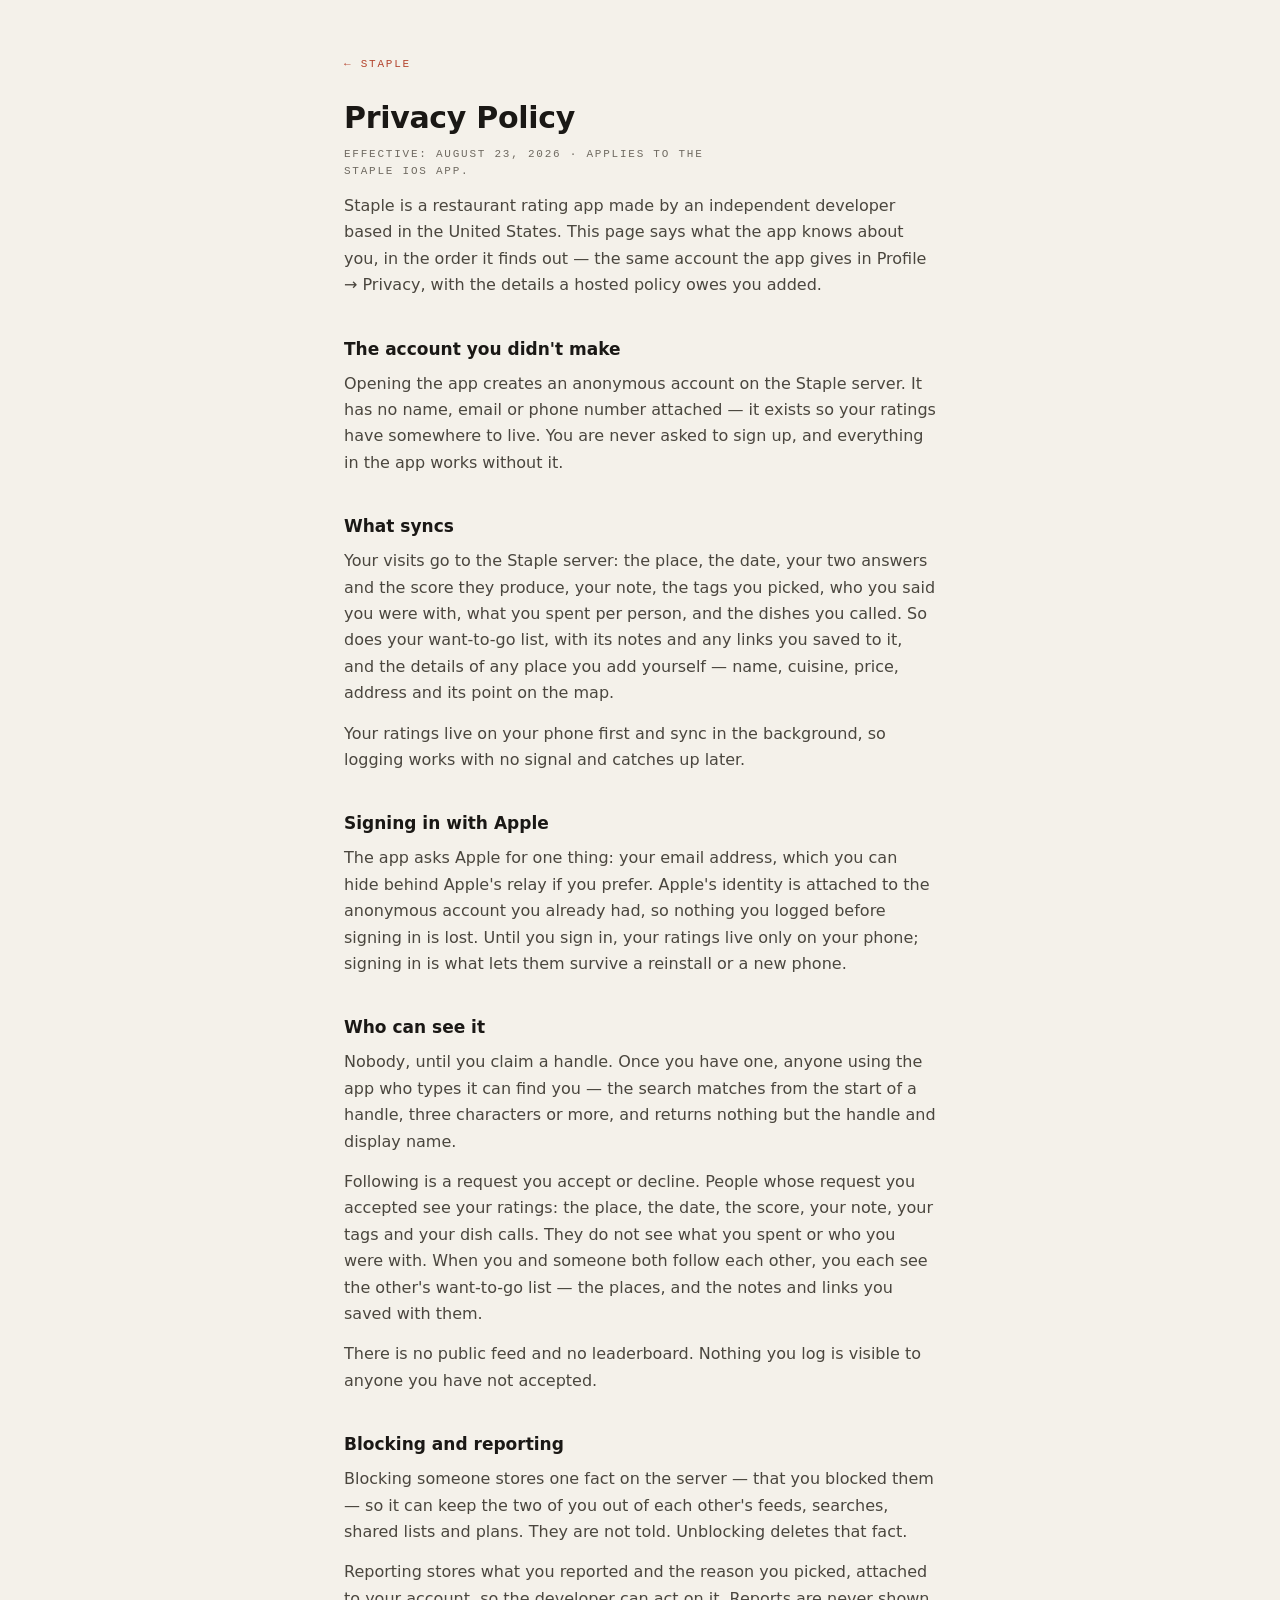
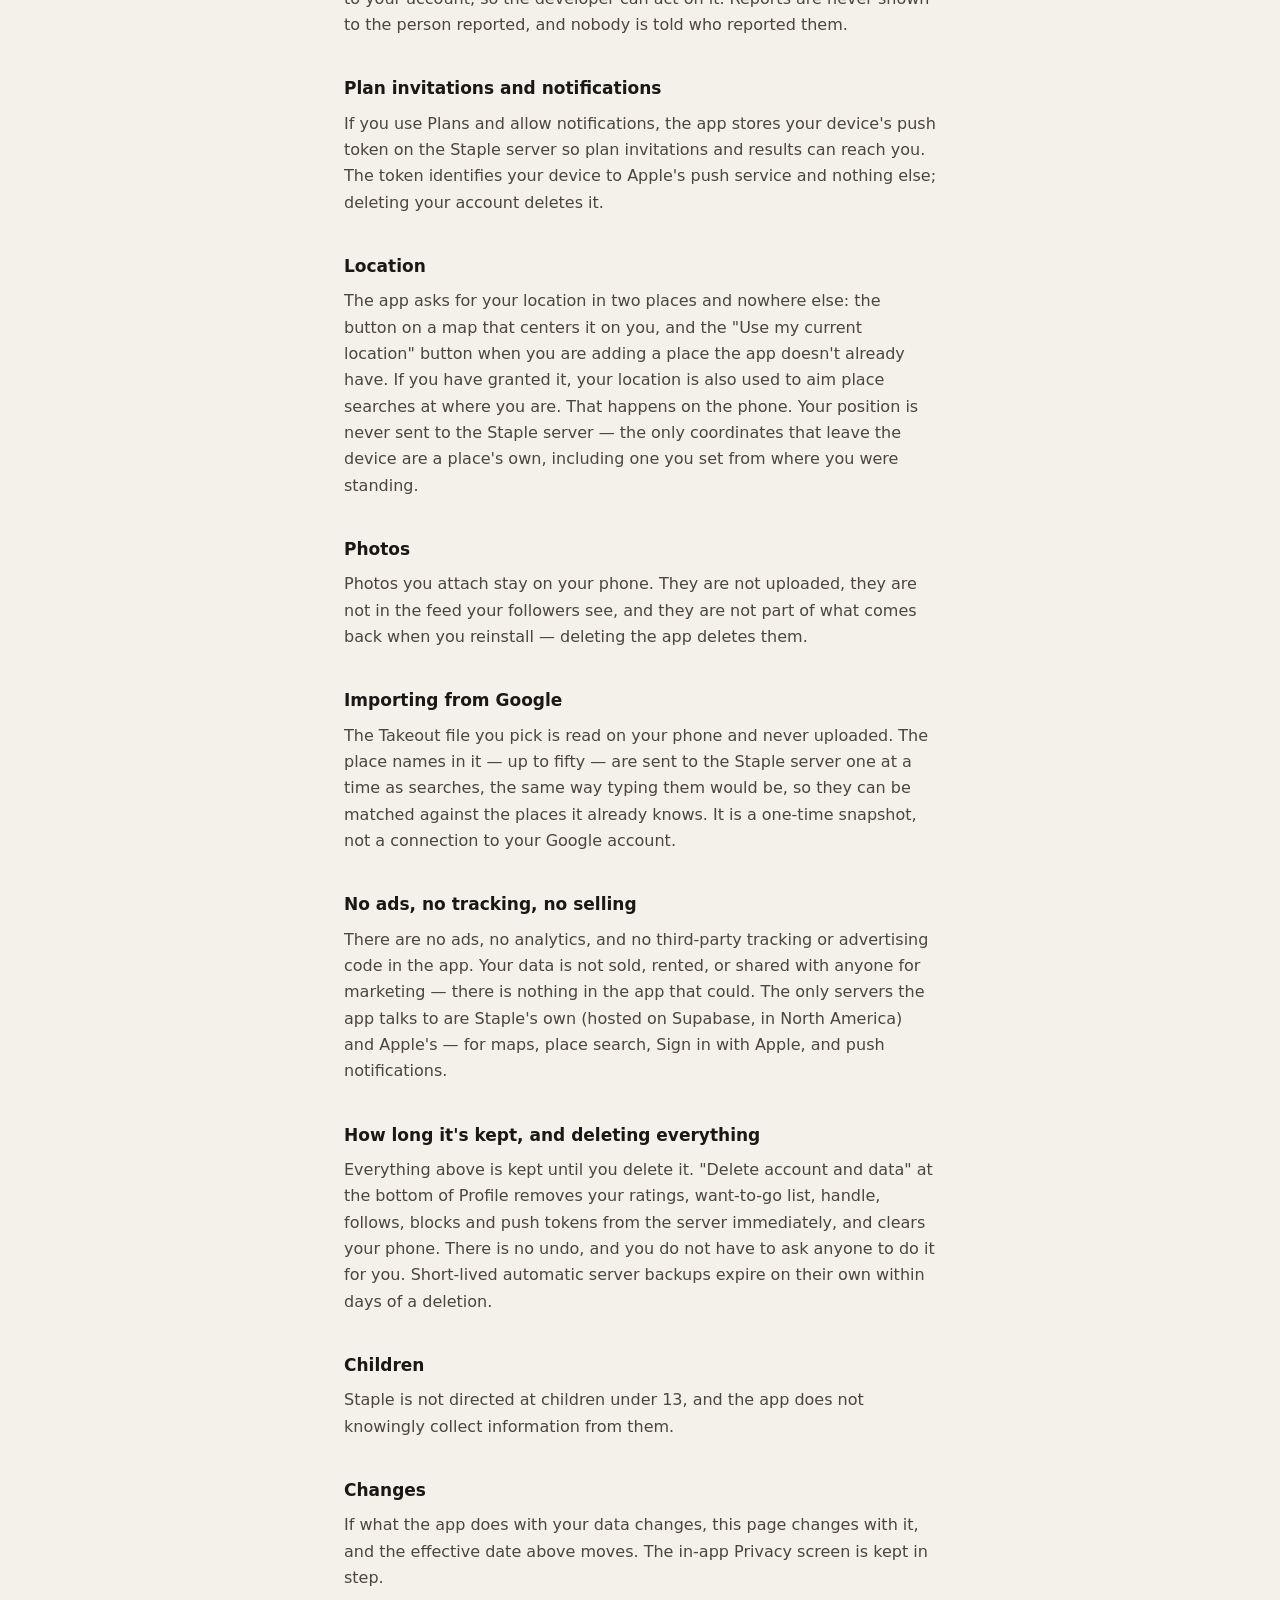
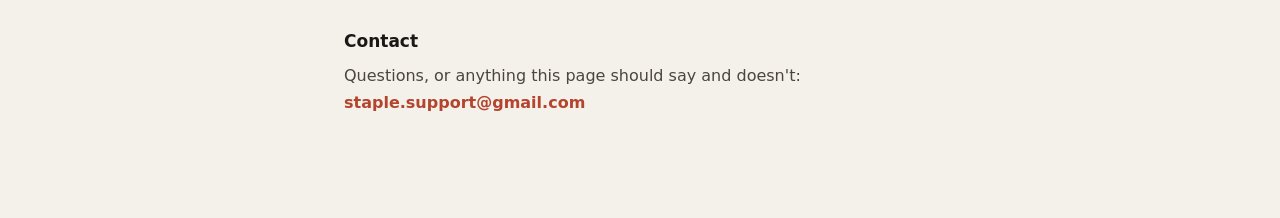
==== privacy.html @ b1ace54a "Staple site: landing + privacy policy" ====
<!doctype html>
<html lang="en">
<head>
<meta charset="utf-8">
<meta name="viewport" content="width=device-width, initial-scale=1">
<title>Staple — Privacy Policy</title>
<link rel="stylesheet" href="style.css">
</head>
<body>
<main>
  <p class="meta"><a href="index.html">← Staple</a></p>
  <h1>Privacy Policy</h1>
<p class="meta">Effective: August 23, 2026 · Applies to the Staple iOS app.</p>
<p>Staple is a restaurant rating app made by an independent developer based in the United States. This page says what the app knows about you, in the order it finds out — the same account the app gives in Profile → Privacy, with the details a hosted policy owes you added.</p>
<h2>The account you didn&#x27;t make</h2>
<p>Opening the app creates an anonymous account on the Staple server. It has no name, email or phone number attached — it exists so your ratings have somewhere to live. You are never asked to sign up, and everything in the app works without it.</p>
<h2>What syncs</h2>
<p>Your visits go to the Staple server: the place, the date, your two answers and the score they produce, your note, the tags you picked, who you said you were with, what you spent per person, and the dishes you called. So does your want-to-go list, with its notes and any links you saved to it, and the details of any place you add yourself — name, cuisine, price, address and its point on the map.</p>
<p>Your ratings live on your phone first and sync in the background, so logging works with no signal and catches up later.</p>
<h2>Signing in with Apple</h2>
<p>The app asks Apple for one thing: your email address, which you can hide behind Apple&#x27;s relay if you prefer. Apple&#x27;s identity is attached to the anonymous account you already had, so nothing you logged before signing in is lost. Until you sign in, your ratings live only on your phone; signing in is what lets them survive a reinstall or a new phone.</p>
<h2>Who can see it</h2>
<p>Nobody, until you claim a handle. Once you have one, anyone using the app who types it can find you — the search matches from the start of a handle, three characters or more, and returns nothing but the handle and display name.</p>
<p>Following is a request you accept or decline. People whose request you accepted see your ratings: the place, the date, the score, your note, your tags and your dish calls. They do not see what you spent or who you were with. When you and someone both follow each other, you each see the other&#x27;s want-to-go list — the places, and the notes and links you saved with them.</p>
<p>There is no public feed and no leaderboard. Nothing you log is visible to anyone you have not accepted.</p>
<h2>Blocking and reporting</h2>
<p>Blocking someone stores one fact on the server — that you blocked them — so it can keep the two of you out of each other&#x27;s feeds, searches, shared lists and plans. They are not told. Unblocking deletes that fact.</p>
<p>Reporting stores what you reported and the reason you picked, attached to your account, so the developer can act on it. Reports are never shown to the person reported, and nobody is told who reported them.</p>
<h2>Plan invitations and notifications</h2>
<p>If you use Plans and allow notifications, the app stores your device&#x27;s push token on the Staple server so plan invitations and results can reach you. The token identifies your device to Apple&#x27;s push service and nothing else; deleting your account deletes it.</p>
<h2>Location</h2>
<p>The app asks for your location in two places and nowhere else: the button on a map that centers it on you, and the &quot;Use my current location&quot; button when you are adding a place the app doesn&#x27;t already have. If you have granted it, your location is also used to aim place searches at where you are. That happens on the phone. Your position is never sent to the Staple server — the only coordinates that leave the device are a place&#x27;s own, including one you set from where you were standing.</p>
<h2>Photos</h2>
<p>Photos you attach stay on your phone. They are not uploaded, they are not in the feed your followers see, and they are not part of what comes back when you reinstall — deleting the app deletes them.</p>
<h2>Importing from Google</h2>
<p>The Takeout file you pick is read on your phone and never uploaded. The place names in it — up to fifty — are sent to the Staple server one at a time as searches, the same way typing them would be, so they can be matched against the places it already knows. It is a one-time snapshot, not a connection to your Google account.</p>
<h2>No ads, no tracking, no selling</h2>
<p>There are no ads, no analytics, and no third-party tracking or advertising code in the app. Your data is not sold, rented, or shared with anyone for marketing — there is nothing in the app that could. The only servers the app talks to are Staple&#x27;s own (hosted on Supabase, in North America) and Apple&#x27;s — for maps, place search, Sign in with Apple, and push notifications.</p>
<h2>How long it&#x27;s kept, and deleting everything</h2>
<p>Everything above is kept until you delete it. &quot;Delete account and data&quot; at the bottom of Profile removes your ratings, want-to-go list, handle, follows, blocks and push tokens from the server immediately, and clears your phone. There is no undo, and you do not have to ask anyone to do it for you. Short-lived automatic server backups expire on their own within days of a deletion.</p>
<h2>Children</h2>
<p>Staple is not directed at children under 13, and the app does not knowingly collect information from them.</p>
<h2>Changes</h2>
<p>If what the app does with your data changes, this page changes with it, and the effective date above moves. The in-app Privacy screen is kept in step.</p>
<h2>Contact</h2>
<p>Questions, or anything this page should say and doesn&#x27;t: <strong><a href="mailto:staple.support@gmail.com">staple.support@gmail.com</a></strong></p>
</main>
</body>
</html>
---- style.css ----
:root { --paper:#F4F1EA; --card:#FDFCF8; --ink:#1A1815; --ink-warm:#332E27;
  --muted:#6F6A61; --secondary:#4A463E; --accent:#B4442E; --rule:rgba(26,24,21,.16); }
@media (prefers-color-scheme: dark) {
  :root { --paper:#141310; --card:#1E1C18; --ink:#F2EEE4; --ink-warm:#F2EEE4;
    --muted:#9A948A; --secondary:#C9C2B4; --accent:#E0765C; --rule:rgba(242,238,228,.14); } }
* { box-sizing:border-box; }
body { margin:0; background:var(--paper); color:var(--secondary);
  font:16px/1.65 -apple-system,BlinkMacSystemFont,"Segoe UI",system-ui,sans-serif; }
main { max-width:640px; margin:0 auto; padding:56px 24px 88px; }
.mark { width:72px; height:auto; display:block; color:var(--ink-warm); }
h1 { color:var(--ink); font-size:30px; letter-spacing:-.01em; margin:20px 0 4px; }
h2 { color:var(--ink); font-size:17px; margin:36px 0 8px; }
p { margin:0 0 14px; max-width:62ch; }
.meta { font:500 11px/1.5 ui-monospace,"SF Mono",Menlo,monospace;
  text-transform:uppercase; letter-spacing:.16em; color:var(--muted); }
a { color:var(--accent); text-decoration:none; }
a:hover { text-decoration:underline; }
hr { border:0; border-top:1px dashed var(--rule); margin:32px 0; }
.tag { color:var(--muted); font-size:18px; margin-top:2px; }
footer { margin-top:56px; padding-top:20px; border-top:1px dashed var(--rule); }
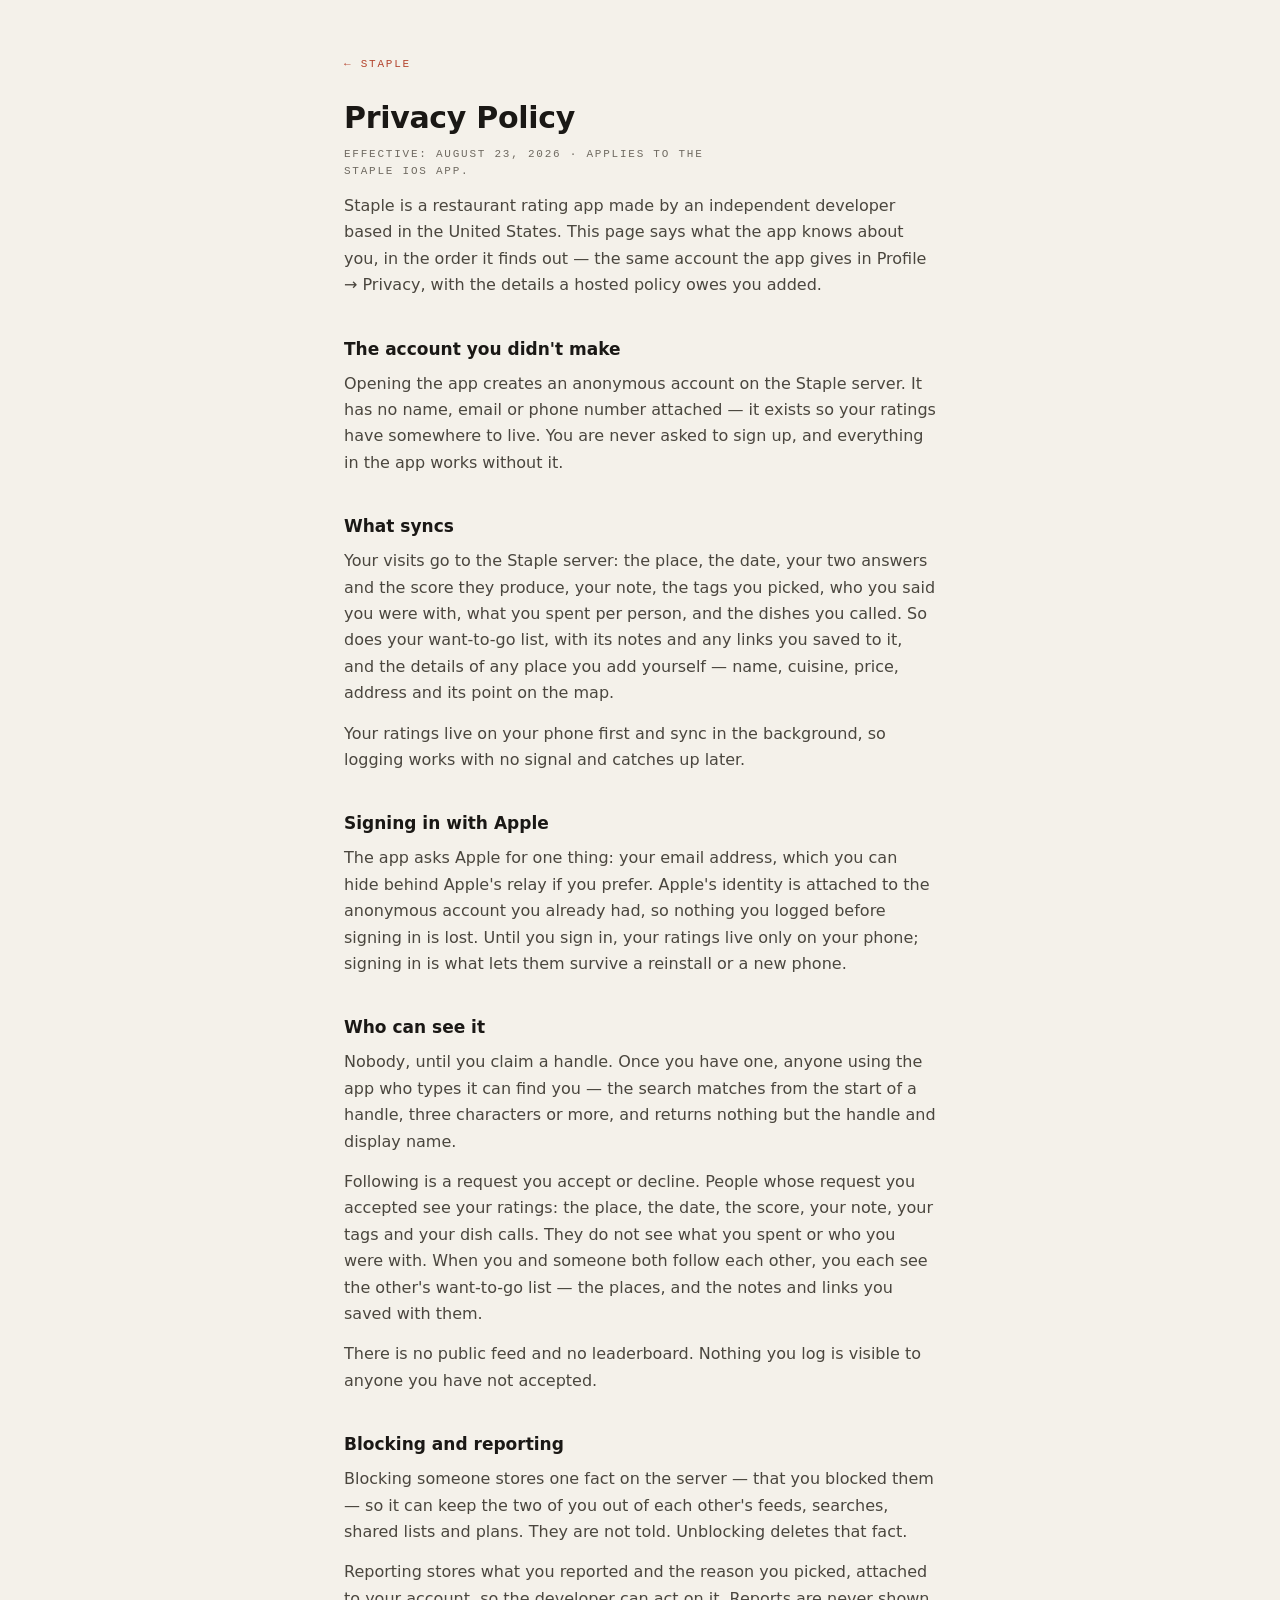
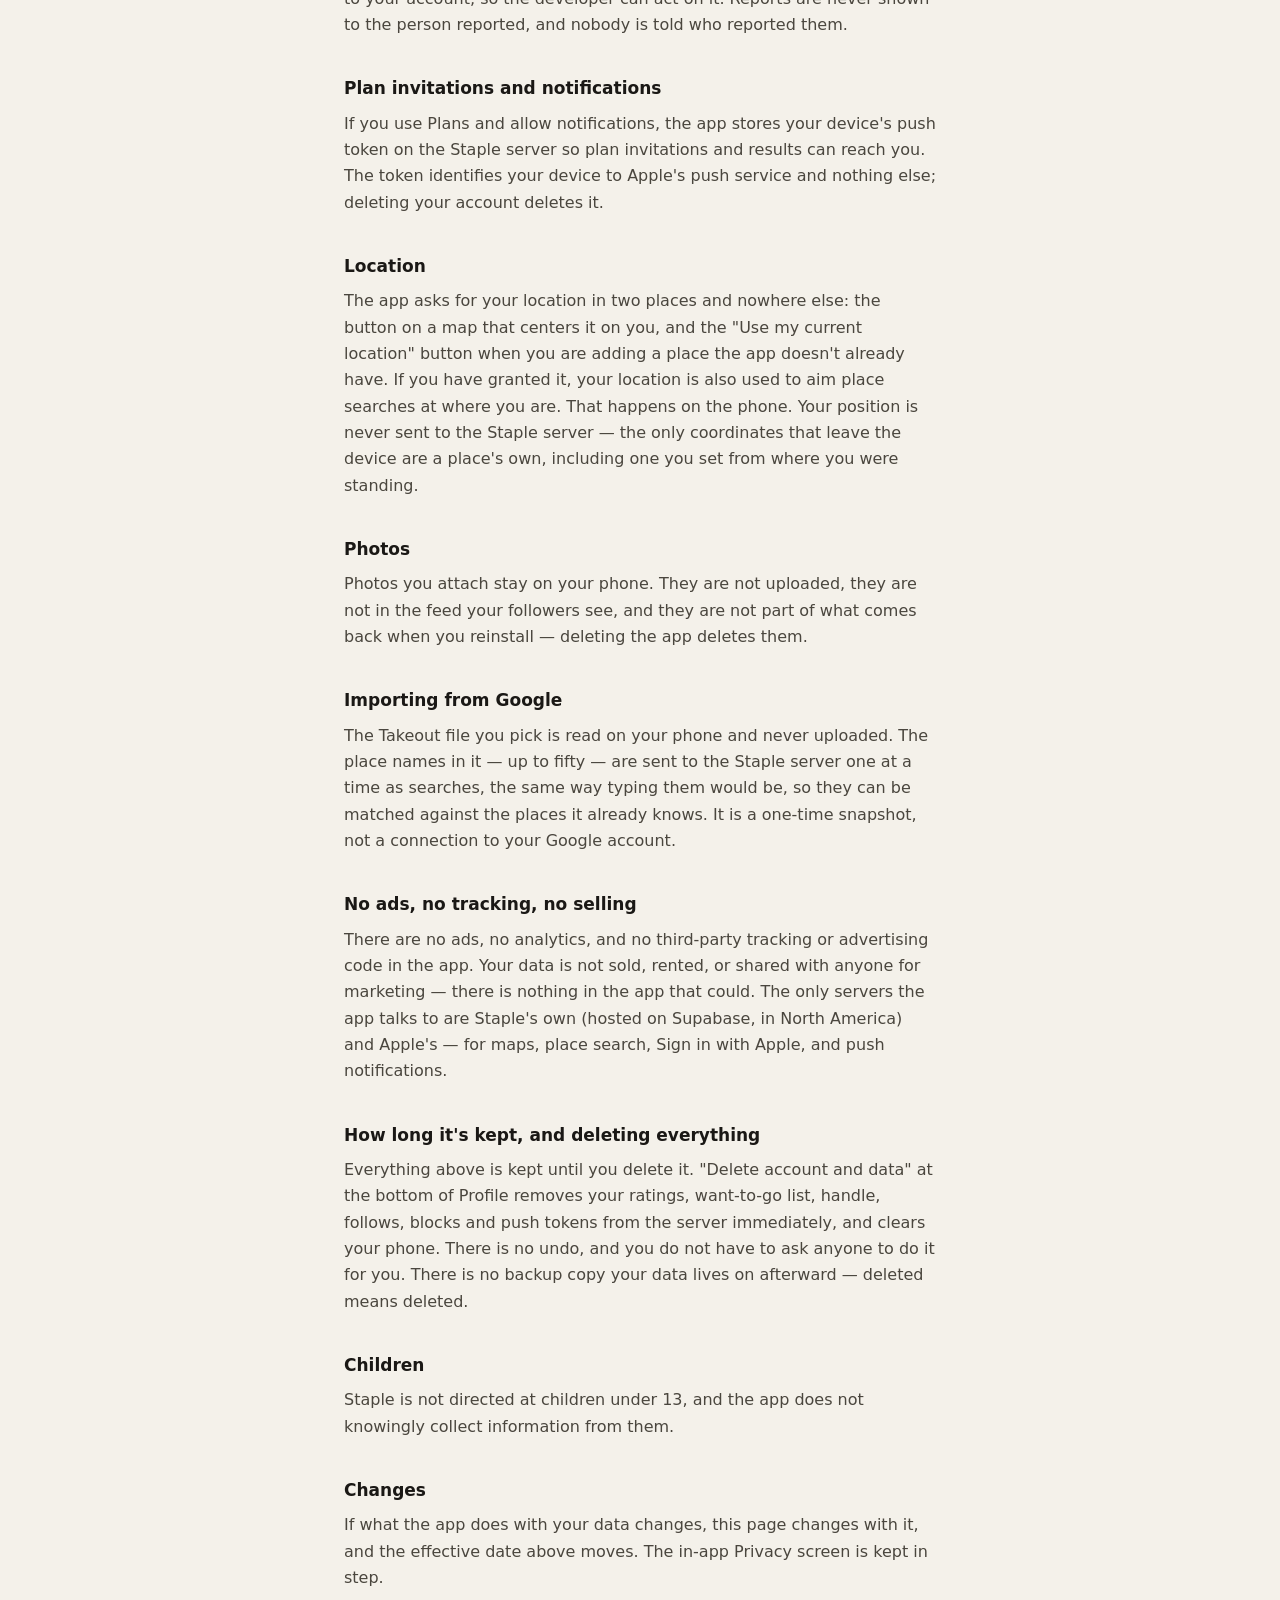
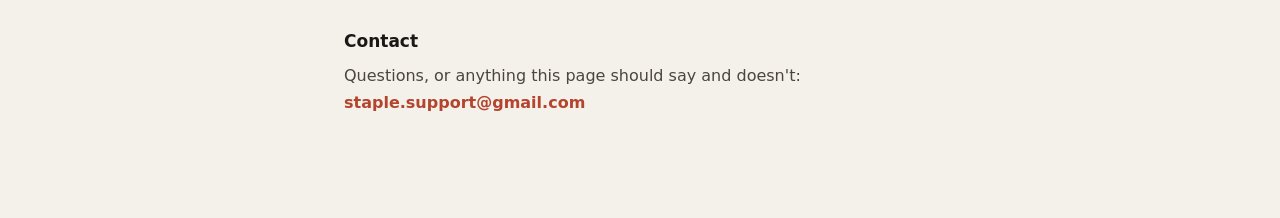
==== commit cb8fc303: "Retention sentence made exact: no backups exist, deleted means deleted" ====
--- a/privacy.html
+++ b/privacy.html
@@ -37,7 +37,7 @@
 <h2>No ads, no tracking, no selling</h2>
 <p>There are no ads, no analytics, and no third-party tracking or advertising code in the app. Your data is not sold, rented, or shared with anyone for marketing — there is nothing in the app that could. The only servers the app talks to are Staple&#x27;s own (hosted on Supabase, in North America) and Apple&#x27;s — for maps, place search, Sign in with Apple, and push notifications.</p>
 <h2>How long it&#x27;s kept, and deleting everything</h2>
-<p>Everything above is kept until you delete it. &quot;Delete account and data&quot; at the bottom of Profile removes your ratings, want-to-go list, handle, follows, blocks and push tokens from the server immediately, and clears your phone. There is no undo, and you do not have to ask anyone to do it for you. Short-lived automatic server backups expire on their own within days of a deletion.</p>
+<p>Everything above is kept until you delete it. &quot;Delete account and data&quot; at the bottom of Profile removes your ratings, want-to-go list, handle, follows, blocks and push tokens from the server immediately, and clears your phone. There is no undo, and you do not have to ask anyone to do it for you. There is no backup copy your data lives on afterward — deleted means deleted.</p>
 <h2>Children</h2>
 <p>Staple is not directed at children under 13, and the app does not knowingly collect information from them.</p>
 <h2>Changes</h2>
